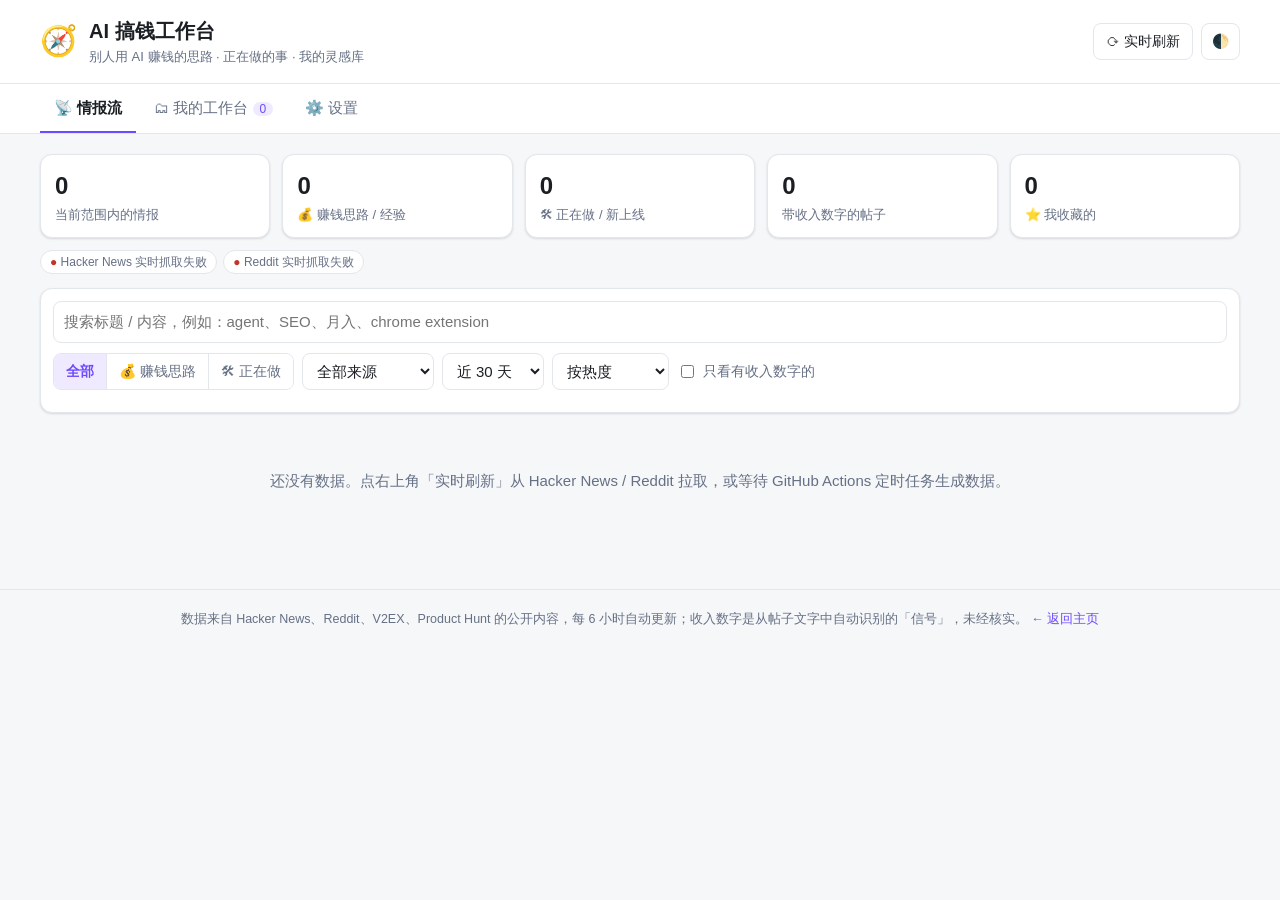
==== workbench/index.html @ eb40c8f0 "Add AI money-making intel workbench - workbench/: static dashboard that aggregates AI side-project /" ====
<!DOCTYPE html>
<html lang="zh-CN">
<head>
  <meta charset="UTF-8" />
  <meta name="viewport" content="width=device-width, initial-scale=1.0" />
  <title>AI 搞钱工作台</title>
  <meta name="description" content="个人工作台：汇总别人用 AI 赚钱的商业思路和正在做的项目，收藏、记笔记、跟踪自己的想法。" />
  <link rel="icon" href="data:image/svg+xml,<svg xmlns='http://www.w3.org/2000/svg' viewBox='0 0 100 100'><text y='.9em' font-size='90'>🧭</text></svg>" />
  <link rel="stylesheet" href="style.css" />
</head>
<body>
  <header class="topbar">
    <div class="brand">
      <span class="logo">🧭</span>
      <div>
        <h1>AI 搞钱工作台</h1>
        <p class="sub">别人用 AI 赚钱的思路 · 正在做的事 · 我的灵感库</p>
      </div>
    </div>
    <div class="top-actions">
      <span id="updated" class="muted small"></span>
      <button id="refresh" class="btn">⟳ 实时刷新</button>
      <button id="theme" class="btn icon" title="切换明暗">🌓</button>
    </div>
  </header>

  <nav class="tabs" role="tablist">
    <button class="tab active" data-tab="feed" role="tab">📡 情报流</button>
    <button class="tab" data-tab="board" role="tab">🗂 我的工作台 <span id="saved-count" class="pill">0</span></button>
    <button class="tab" data-tab="settings" role="tab">⚙️ 设置</button>
  </nav>

  <main>
    <!-- ================= 情报流 ================= -->
    <section id="tab-feed" class="tab-panel active">
      <div class="stats" id="stats"></div>
      <div id="source-status" class="source-status"></div>

      <div class="filters">
        <input id="q" type="search" placeholder="搜索标题 / 内容，例如：agent、SEO、月入、chrome extension" />
        <div class="row">
          <div class="seg" id="kind-seg">
            <button data-kind="all" class="active">全部</button>
            <button data-kind="money">💰 赚钱思路</button>
            <button data-kind="building">🛠 正在做</button>
          </div>
          <select id="source">
            <option value="all">全部来源</option>
            <option value="hn">Hacker News</option>
            <option value="reddit">Reddit</option>
            <option value="v2ex">V2EX</option>
            <option value="producthunt">Product Hunt</option>
          </select>
          <select id="range">
            <option value="7">近 7 天</option>
            <option value="30" selected>近 30 天</option>
            <option value="90">近 90 天</option>
            <option value="3650">全部时间</option>
          </select>
          <select id="sort">
            <option value="hot">按热度</option>
            <option value="new">按时间</option>
            <option value="revenue">按收入信号</option>
          </select>
          <label class="check"><input type="checkbox" id="rev-only" /> 只看有收入数字的</label>
        </div>
        <div class="tag-row" id="tag-row"></div>
      </div>

      <div id="feed" class="grid"></div>
      <div id="feed-empty" class="empty hidden"></div>
      <div class="more-wrap"><button id="more" class="btn hidden">加载更多</button></div>
    </section>

    <!-- ================= 我的工作台 ================= -->
    <section id="tab-board" class="tab-panel">
      <div class="board-head">
        <p class="muted">收藏的情报和自己的想法都在这里。用下拉框推进状态，随手写笔记。数据只保存在当前浏览器里，记得定期导出备份。</p>
        <div class="board-actions">
          <button id="add-idea" class="btn primary">＋ 记一个我的想法</button>
          <button id="export" class="btn">⇩ 导出</button>
          <label class="btn">⇧ 导入<input id="import" type="file" accept="application/json" hidden /></label>
        </div>
      </div>
      <form id="idea-form" class="idea-form hidden">
        <input name="title" placeholder="想法标题，例如：给牙医诊所做 AI 电话预约" required />
        <input name="url" placeholder="参考链接（可选）" />
        <textarea name="note" rows="3" placeholder="目标用户 / 怎么获客 / 怎么收费 / 第一步做什么"></textarea>
        <div class="row"><button class="btn primary" type="submit">保存</button><button class="btn" type="button" id="idea-cancel">取消</button></div>
      </form>
      <div id="board" class="board"></div>
    </section>

    <!-- ================= 设置 ================= -->
    <section id="tab-settings" class="tab-panel">
      <div class="card settings">
        <h2>🤖 AI 拆解（可选）</h2>
        <p class="muted">填入你自己的 Anthropic API Key 后，每条情报上会出现「AI 拆解」按钮，由 Claude 帮你拆出：商业模式、目标用户、获客方式、变现方式、可复制性和你可以怎么做。
          Key 只保存在这台设备的浏览器里，直接从浏览器发给 Anthropic；不要在公用电脑上填写。</p>
        <label>API Key<input id="api-key" type="password" placeholder="sk-ant-..." autocomplete="off" /></label>
        <div class="row"><button id="save-key" class="btn primary">保存</button><button id="clear-key" class="btn">清除</button><span id="key-msg" class="muted small"></span></div>
      </div>

      <div class="card settings">
        <h2>🔎 实时搜索关键词</h2>
        <p class="muted">点「实时刷新」时，会用这些关键词在 Hacker News 上额外搜索（每行一个，英文效果更好）。</p>
        <textarea id="keywords" rows="5"></textarea>
        <div class="row"><button id="save-kw" class="btn primary">保存</button><span id="kw-msg" class="muted small"></span></div>
      </div>

      <div class="card settings">
        <h2>📚 值得常逛的地方</h2>
        <ul class="links">
          <li><a href="https://news.ycombinator.com/show" target="_blank" rel="noopener">Show HN</a> — 开发者发布自己做的产品</li>
          <li><a href="https://www.indiehackers.com/" target="_blank" rel="noopener">Indie Hackers</a> — 独立开发者公开收入和经验</li>
          <li><a href="https://trustmrr.com/" target="_blank" rel="noopener">TrustMRR</a> — 经过验证的创业项目收入榜</li>
          <li><a href="https://www.starterstory.com/" target="_blank" rel="noopener">Starter Story</a> — 创业项目访谈</li>
          <li><a href="https://www.producthunt.com/topics/artificial-intelligence" target="_blank" rel="noopener">Product Hunt · AI</a> — 每天新上线的 AI 产品</li>
          <li><a href="https://www.reddit.com/r/SideProject/" target="_blank" rel="noopener">r/SideProject</a> · <a href="https://www.reddit.com/r/EntrepreneurRideAlong/" target="_blank" rel="noopener">r/EntrepreneurRideAlong</a></li>
          <li><a href="https://www.v2ex.com/go/create" target="_blank" rel="noopener">V2EX · 分享创造</a> — 中文独立开发者的作品</li>
        </ul>
      </div>

      <div class="card settings">
        <h2>🧹 数据</h2>
        <p class="muted">清除这台设备上的收藏、笔记、AI 拆解结果和设置。建议先导出备份。</p>
        <button id="wipe" class="btn danger">清除本地数据</button>
      </div>
    </section>
  </main>

  <footer class="foot muted small">
    数据来自 Hacker News、Reddit、V2EX、Product Hunt 的公开内容，每 6 小时自动更新；收入数字是从帖子文字中自动识别的「信号」，未经核实。
    <a href="../">← 返回主页</a>
  </footer>

  <template id="card-tpl">
    <article class="card item">
      <div class="item-top">
        <span class="badge src"></span>
        <span class="badge kind"></span>
        <span class="badge rev hidden"></span>
        <span class="spacer"></span>
        <button class="star" title="收藏到工作台">☆</button>
      </div>
      <h3><a class="title" target="_blank" rel="noopener"></a></h3>
      <p class="excerpt"></p>
      <div class="tags"></div>
      <div class="meta muted small"></div>
      <div class="actions">
        <a class="btn sm discuss" target="_blank" rel="noopener">💬 原帖讨论</a>
        <button class="btn sm analyze hidden">🤖 AI 拆解</button>
      </div>
      <div class="analysis hidden"></div>
    </article>
  </template>

  <script type="module" src="app.js"></script>
</body>
</html>
---- workbench/style.css ----
:root {
  --bg: #f6f7f9;
  --panel: #ffffff;
  --panel-2: #f0f2f5;
  --text: #1b1f24;
  --muted: #667085;
  --border: #e3e6ea;
  --accent: #6d4aff;
  --accent-soft: #efeaff;
  --money: #0f8a4f;
  --money-soft: #e3f6ec;
  --build: #b45309;
  --build-soft: #fdf1e1;
  --danger: #c0362c;
  --shadow: 0 1px 2px rgba(16, 24, 40, .06), 0 1px 3px rgba(16, 24, 40, .08);
  --radius: 12px;
  color-scheme: light;
}
@media (prefers-color-scheme: dark) {
  :root:not([data-theme="light"]) {
    --bg: #0f1115; --panel: #171a21; --panel-2: #1e222b; --text: #e7e9ee; --muted: #98a1b2;
    --border: #2a2f3a; --accent: #9b85ff; --accent-soft: #261f45; --money: #4ad295; --money-soft: #12301f;
    --build: #f3a84b; --build-soft: #33240f; --danger: #ff7b72; --shadow: none; color-scheme: dark;
  }
}
:root[data-theme="dark"] {
  --bg: #0f1115; --panel: #171a21; --panel-2: #1e222b; --text: #e7e9ee; --muted: #98a1b2;
  --border: #2a2f3a; --accent: #9b85ff; --accent-soft: #261f45; --money: #4ad295; --money-soft: #12301f;
  --build: #f3a84b; --build-soft: #33240f; --danger: #ff7b72; --shadow: none; color-scheme: dark;
}

* { box-sizing: border-box; }
html, body { margin: 0; }
body {
  background: var(--bg);
  color: var(--text);
  font: 15px/1.55 -apple-system, BlinkMacSystemFont, "Segoe UI", "PingFang SC", "Hiragino Sans GB", "Microsoft YaHei", sans-serif;
}
a { color: var(--accent); text-decoration: none; }
a:hover { text-decoration: underline; }
.hidden { display: none !important; }
.muted { color: var(--muted); }
.small { font-size: 12.5px; }

.topbar {
  display: flex; align-items: center; justify-content: space-between; gap: 12px; flex-wrap: wrap;
  padding: 16px clamp(16px, 4vw, 40px);
  border-bottom: 1px solid var(--border);
  background: var(--panel);
  position: sticky; top: 0; z-index: 10;
}
.brand { display: flex; align-items: center; gap: 12px; }
.logo { font-size: 30px; }
h1 { font-size: 20px; margin: 0; }
.sub { margin: 0; color: var(--muted); font-size: 13px; }
.top-actions { display: flex; align-items: center; gap: 8px; }

.tabs {
  display: flex; gap: 4px; padding: 0 clamp(16px, 4vw, 40px);
  background: var(--panel); border-bottom: 1px solid var(--border); overflow-x: auto;
}
.tab {
  border: 0; background: none; color: var(--muted); padding: 12px 14px; font: inherit; cursor: pointer;
  border-bottom: 2px solid transparent; white-space: nowrap;
}
.tab.active { color: var(--text); border-color: var(--accent); font-weight: 600; }
.pill { background: var(--accent-soft); color: var(--accent); border-radius: 999px; padding: 0 7px; font-size: 12px; }

main { padding: 20px clamp(16px, 4vw, 40px) 40px; max-width: 1400px; margin: 0 auto; }
.tab-panel { display: none; }
.tab-panel.active { display: block; }

.btn {
  display: inline-flex; align-items: center; gap: 4px; cursor: pointer;
  border: 1px solid var(--border); background: var(--panel); color: var(--text);
  padding: 7px 12px; border-radius: 8px; font: inherit; font-size: 14px; white-space: nowrap;
}
.btn:hover { background: var(--panel-2); text-decoration: none; }
.btn:disabled { opacity: .55; cursor: progress; }
.btn.sm { padding: 4px 9px; font-size: 13px; }
.btn.icon { padding: 7px 10px; }
.btn.primary { background: var(--accent); border-color: var(--accent); color: #fff; }
.btn.primary:hover { filter: brightness(1.08); }
.btn.danger { color: var(--danger); border-color: var(--danger); }

.stats { display: grid; grid-template-columns: repeat(auto-fit, minmax(150px, 1fr)); gap: 12px; margin-bottom: 12px; }
.stat { background: var(--panel); border: 1px solid var(--border); border-radius: var(--radius); padding: 12px 14px; box-shadow: var(--shadow); }
.stat .n { font-size: 24px; font-weight: 700; font-variant-numeric: tabular-nums; }
.stat .l { color: var(--muted); font-size: 13px; }

.source-status { display: flex; flex-wrap: wrap; gap: 6px; margin-bottom: 14px; }
.chip { font-size: 12px; border: 1px solid var(--border); border-radius: 999px; padding: 2px 9px; background: var(--panel); color: var(--muted); }
.chip.ok::before { content: "● "; color: var(--money); }
.chip.fail::before { content: "● "; color: var(--danger); }
.chip.wait::before { content: "● "; color: var(--build); }

.filters { background: var(--panel); border: 1px solid var(--border); border-radius: var(--radius); padding: 12px; margin-bottom: 16px; box-shadow: var(--shadow); }
.filters input[type=search] { width: 100%; }
input, select, textarea {
  font: inherit; color: var(--text); background: var(--panel); border: 1px solid var(--border);
  border-radius: 8px; padding: 8px 10px; max-width: 100%;
}
textarea { width: 100%; resize: vertical; }
input:focus, select:focus, textarea:focus { outline: 2px solid var(--accent-soft); border-color: var(--accent); }
.row { display: flex; flex-wrap: wrap; gap: 8px; align-items: center; margin-top: 10px; }
.check { display: inline-flex; gap: 6px; align-items: center; font-size: 14px; color: var(--muted); }
.seg { display: inline-flex; border: 1px solid var(--border); border-radius: 8px; overflow: hidden; }
.seg button { border: 0; background: var(--panel); color: var(--muted); padding: 7px 12px; font: inherit; font-size: 14px; cursor: pointer; }
.seg button + button { border-left: 1px solid var(--border); }
.seg button.active { background: var(--accent-soft); color: var(--accent); font-weight: 600; }
.tag-row { display: flex; flex-wrap: wrap; gap: 6px; margin-top: 10px; }
.tag-btn { border: 1px solid var(--border); background: var(--panel-2); color: var(--text); border-radius: 999px; padding: 2px 10px; font-size: 12.5px; cursor: pointer; }
.tag-btn.active { background: var(--accent); border-color: var(--accent); color: #fff; }
.tag-btn .c { color: var(--muted); margin-left: 3px; }
.tag-btn.active .c { color: rgba(255,255,255,.8); }

.grid { display: grid; grid-template-columns: repeat(auto-fill, minmax(min(100%, 340px), 1fr)); gap: 14px; }
.card { background: var(--panel); border: 1px solid var(--border); border-radius: var(--radius); box-shadow: var(--shadow); }
.item { padding: 14px; display: flex; flex-direction: column; gap: 8px; min-width: 0; }
.item-top { display: flex; align-items: center; gap: 6px; flex-wrap: wrap; }
.spacer { flex: 1; }
.badge { font-size: 12px; border-radius: 6px; padding: 1px 7px; background: var(--panel-2); color: var(--muted); white-space: nowrap; }
.badge.k-money { background: var(--money-soft); color: var(--money); }
.badge.k-building { background: var(--build-soft); color: var(--build); }
.badge.k-both { background: var(--accent-soft); color: var(--accent); }
.badge.rev { background: var(--money); color: #fff; font-weight: 600; }
.star { border: 0; background: none; font-size: 20px; line-height: 1; cursor: pointer; color: var(--muted); padding: 0 2px; }
.star.on { color: #f5a524; }
.item h3 { font-size: 15.5px; margin: 0; line-height: 1.4; overflow-wrap: anywhere; }
.item h3 a { color: var(--text); }
.excerpt { margin: 0; color: var(--muted); font-size: 13.5px; display: -webkit-box; -webkit-line-clamp: 4; -webkit-box-orient: vertical; overflow: hidden; overflow-wrap: anywhere; white-space: pre-line; }
.excerpt.open { -webkit-line-clamp: unset; }
.tags { display: flex; flex-wrap: wrap; gap: 4px; }
.tags span { font-size: 11.5px; color: var(--accent); background: var(--accent-soft); border-radius: 4px; padding: 0 6px; }
.meta { display: flex; flex-wrap: wrap; gap: 10px; }
.actions { display: flex; gap: 6px; flex-wrap: wrap; margin-top: auto; }
.analysis { background: var(--panel-2); border-radius: 8px; padding: 10px 12px; font-size: 13.5px; white-space: pre-wrap; overflow-wrap: anywhere; }
.analysis.err { color: var(--danger); }

.empty { text-align: center; color: var(--muted); padding: 40px 10px; }
.more-wrap { text-align: center; margin-top: 16px; }

.board-head { display: flex; justify-content: space-between; gap: 12px; flex-wrap: wrap; align-items: center; margin-bottom: 12px; }
.board-head p { margin: 0; max-width: 640px; }
.board-actions { display: flex; gap: 8px; flex-wrap: wrap; }
.idea-form { background: var(--panel); border: 1px solid var(--border); border-radius: var(--radius); padding: 12px; margin-bottom: 14px; display: grid; gap: 8px; }
.board { display: grid; grid-template-columns: repeat(4, minmax(240px, 1fr)); gap: 12px; overflow-x: auto; padding-bottom: 6px; }
.col { background: var(--panel-2); border-radius: var(--radius); padding: 10px; min-height: 160px; }
.col h3 { margin: 2px 4px 10px; font-size: 14px; display: flex; justify-content: space-between; }
.col .item { margin-bottom: 10px; }
.col .item h3 { font-size: 14px; }
.col textarea { font-size: 13px; }
.col .row { margin-top: 0; }
.col select { padding: 4px 6px; font-size: 13px; }

.settings { padding: 16px; margin-bottom: 14px; max-width: 760px; }
.settings h2 { font-size: 16px; margin: 0 0 6px; }
.settings label { display: grid; gap: 4px; margin-top: 8px; font-size: 14px; }
.settings input { width: 100%; }
.links { margin: 0; padding-left: 18px; }
.links li { margin: 4px 0; }

.foot { text-align: center; padding: 20px 16px 30px; border-top: 1px solid var(--border); }

@media (max-width: 720px) {
  .board { grid-template-columns: repeat(4, 82vw); scroll-snap-type: x mandatory; }
  .col { scroll-snap-align: start; }
  .sub { display: none; }
  #updated { display: none; }
  .stats { grid-template-columns: repeat(3, 1fr); gap: 8px; }
  .stat { padding: 8px 10px; }
  .stat .n { font-size: 18px; }
  .stat .l { font-size: 11.5px; }
}
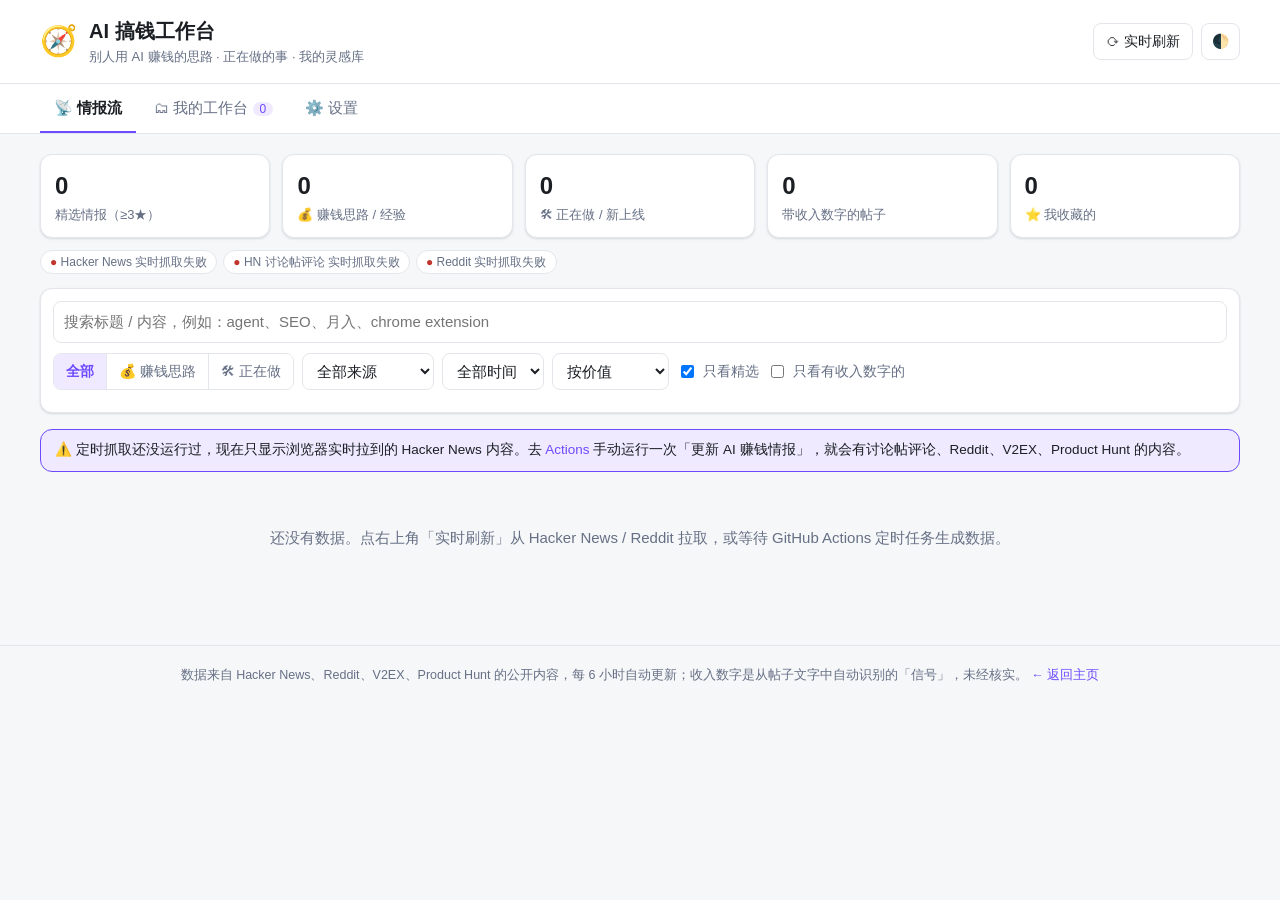
==== commit 0d99c337: "Workbench: surface higher-value AI money-making cases - Mine top-level comments from HN "side projec" ====
--- a/workbench/index.html
+++ b/workbench/index.html
@@ -53,20 +53,23 @@
           </select>
           <select id="range">
             <option value="7">近 7 天</option>
-            <option value="30" selected>近 30 天</option>
+            <option value="30">近 30 天</option>
             <option value="90">近 90 天</option>
-            <option value="3650">全部时间</option>
+            <option value="3650" selected>全部时间</option>
           </select>
           <select id="sort">
+            <option value="value" selected>按价值</option>
             <option value="hot">按热度</option>
             <option value="new">按时间</option>
             <option value="revenue">按收入信号</option>
           </select>
+          <label class="check" title="只显示参考价值 ≥ 3 星的内容"><input type="checkbox" id="picked" checked /> 只看精选</label>
           <label class="check"><input type="checkbox" id="rev-only" /> 只看有收入数字的</label>
         </div>
         <div class="tag-row" id="tag-row"></div>
       </div>
 
+      <div id="setup-tip" class="tip hidden"></div>
       <div id="feed" class="grid"></div>
       <div id="feed-empty" class="empty hidden"></div>
       <div class="more-wrap"><button id="more" class="btn hidden">加载更多</button></div>
@@ -140,10 +143,13 @@
         <span class="badge src"></span>
         <span class="badge kind"></span>
         <span class="badge rev hidden"></span>
+        <span class="badge val hidden"></span>
         <span class="spacer"></span>
         <button class="star" title="收藏到工作台">☆</button>
       </div>
       <h3><a class="title" target="_blank" rel="noopener"></a></h3>
+      <p class="orig muted small"></p>
+      <dl class="facts"></dl>
       <p class="excerpt"></p>
       <div class="tags"></div>
       <div class="meta muted small"></div>
--- a/workbench/style.css
+++ b/workbench/style.css
@@ -124,6 +124,15 @@
 .badge.k-building { background: var(--build-soft); color: var(--build); }
 .badge.k-both { background: var(--accent-soft); color: var(--accent); }
 .badge.rev { background: var(--money); color: #fff; font-weight: 600; }
+.badge.val { background: none; color: #f5a524; letter-spacing: -1px; padding: 1px 2px; }
+.orig { margin: -4px 0 0; overflow-wrap: anywhere; }
+.summary { margin: 0; font-size: 14px; }
+.facts { display: grid; grid-template-columns: auto 1fr; gap: 3px 8px; margin: 0; font-size: 13px; background: var(--panel-2); border-radius: 8px; padding: 8px 10px; }
+.facts dt { color: var(--muted); white-space: nowrap; }
+.facts dd { margin: 0; overflow-wrap: anywhere; }
+details summary { cursor: pointer; color: var(--muted); font-size: 12.5px; }
+details .excerpt { margin-top: 4px; }
+.tip { background: var(--accent-soft); border: 1px solid var(--accent); border-radius: var(--radius); padding: 10px 14px; margin-bottom: 14px; font-size: 13.5px; }
 .star { border: 0; background: none; font-size: 20px; line-height: 1; cursor: pointer; color: var(--muted); padding: 0 2px; }
 .star.on { color: #f5a524; }
 .item h3 { font-size: 15.5px; margin: 0; line-height: 1.4; overflow-wrap: anywhere; }
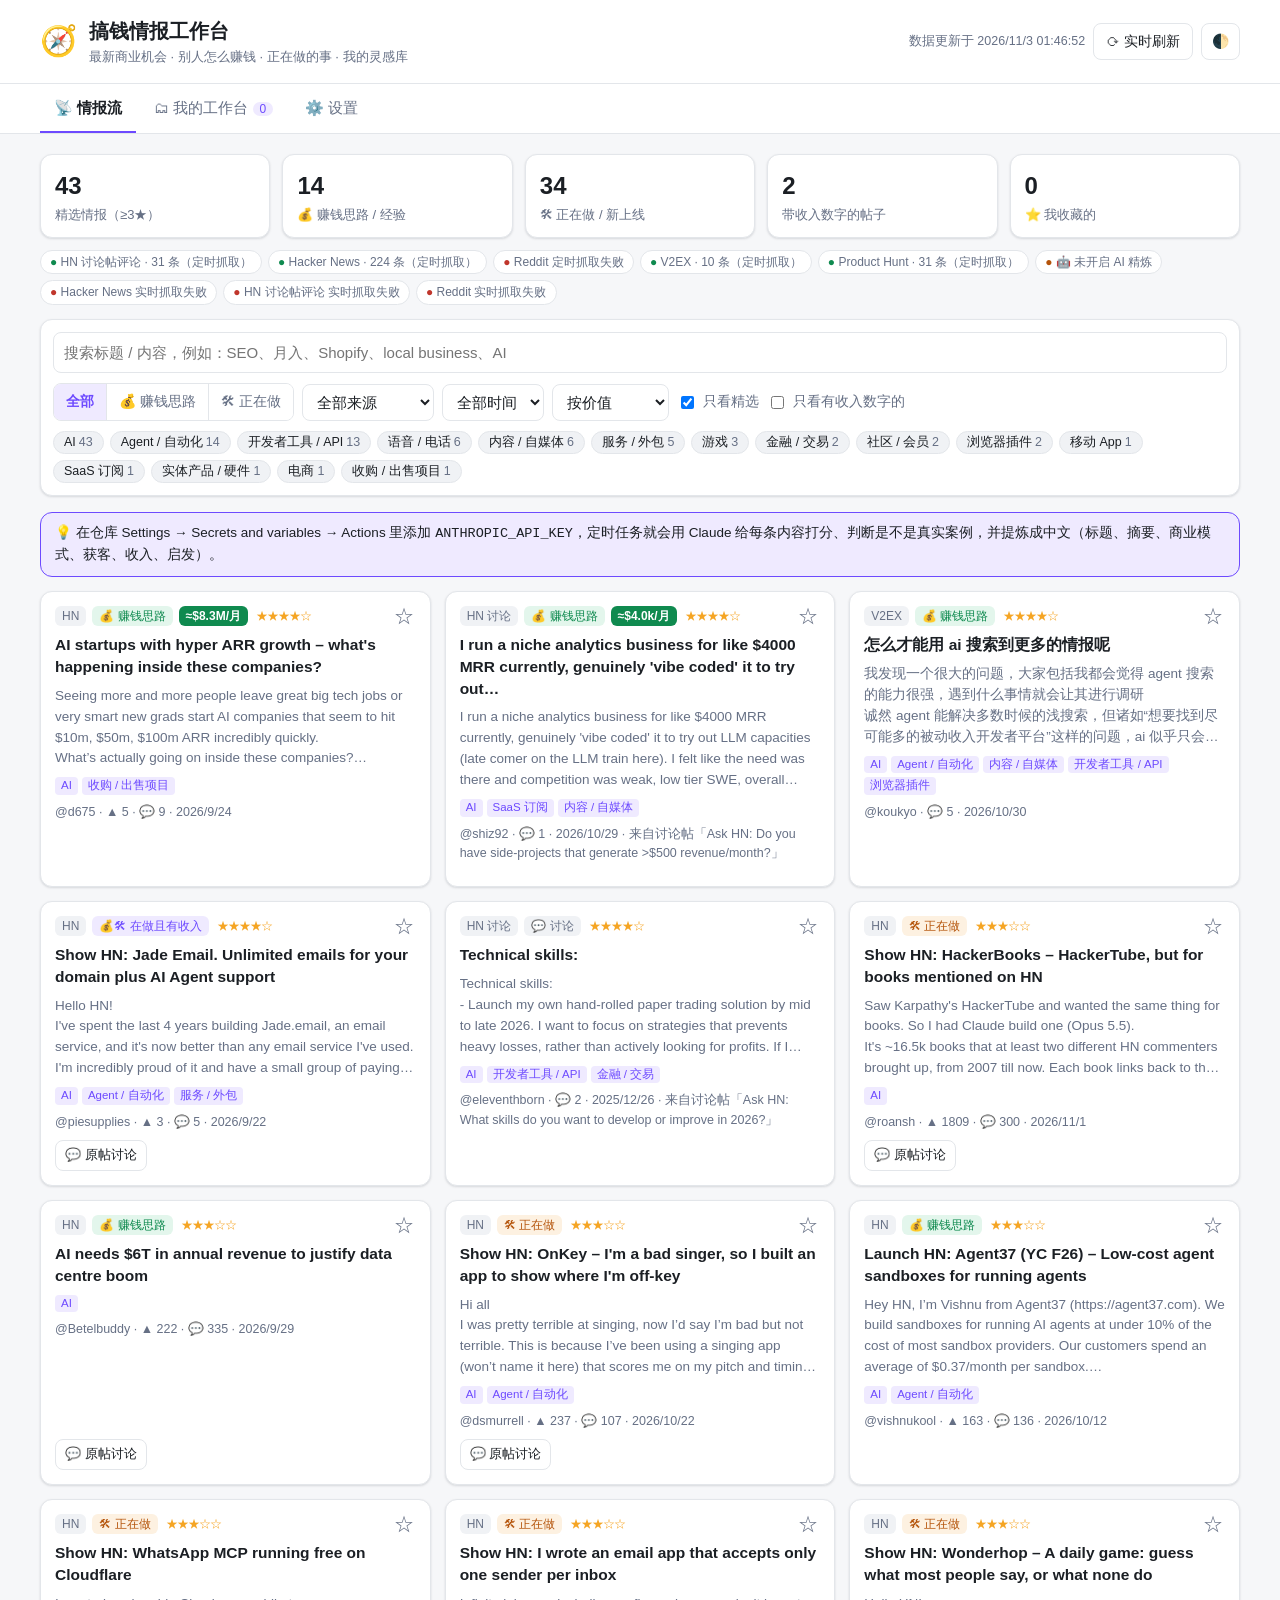
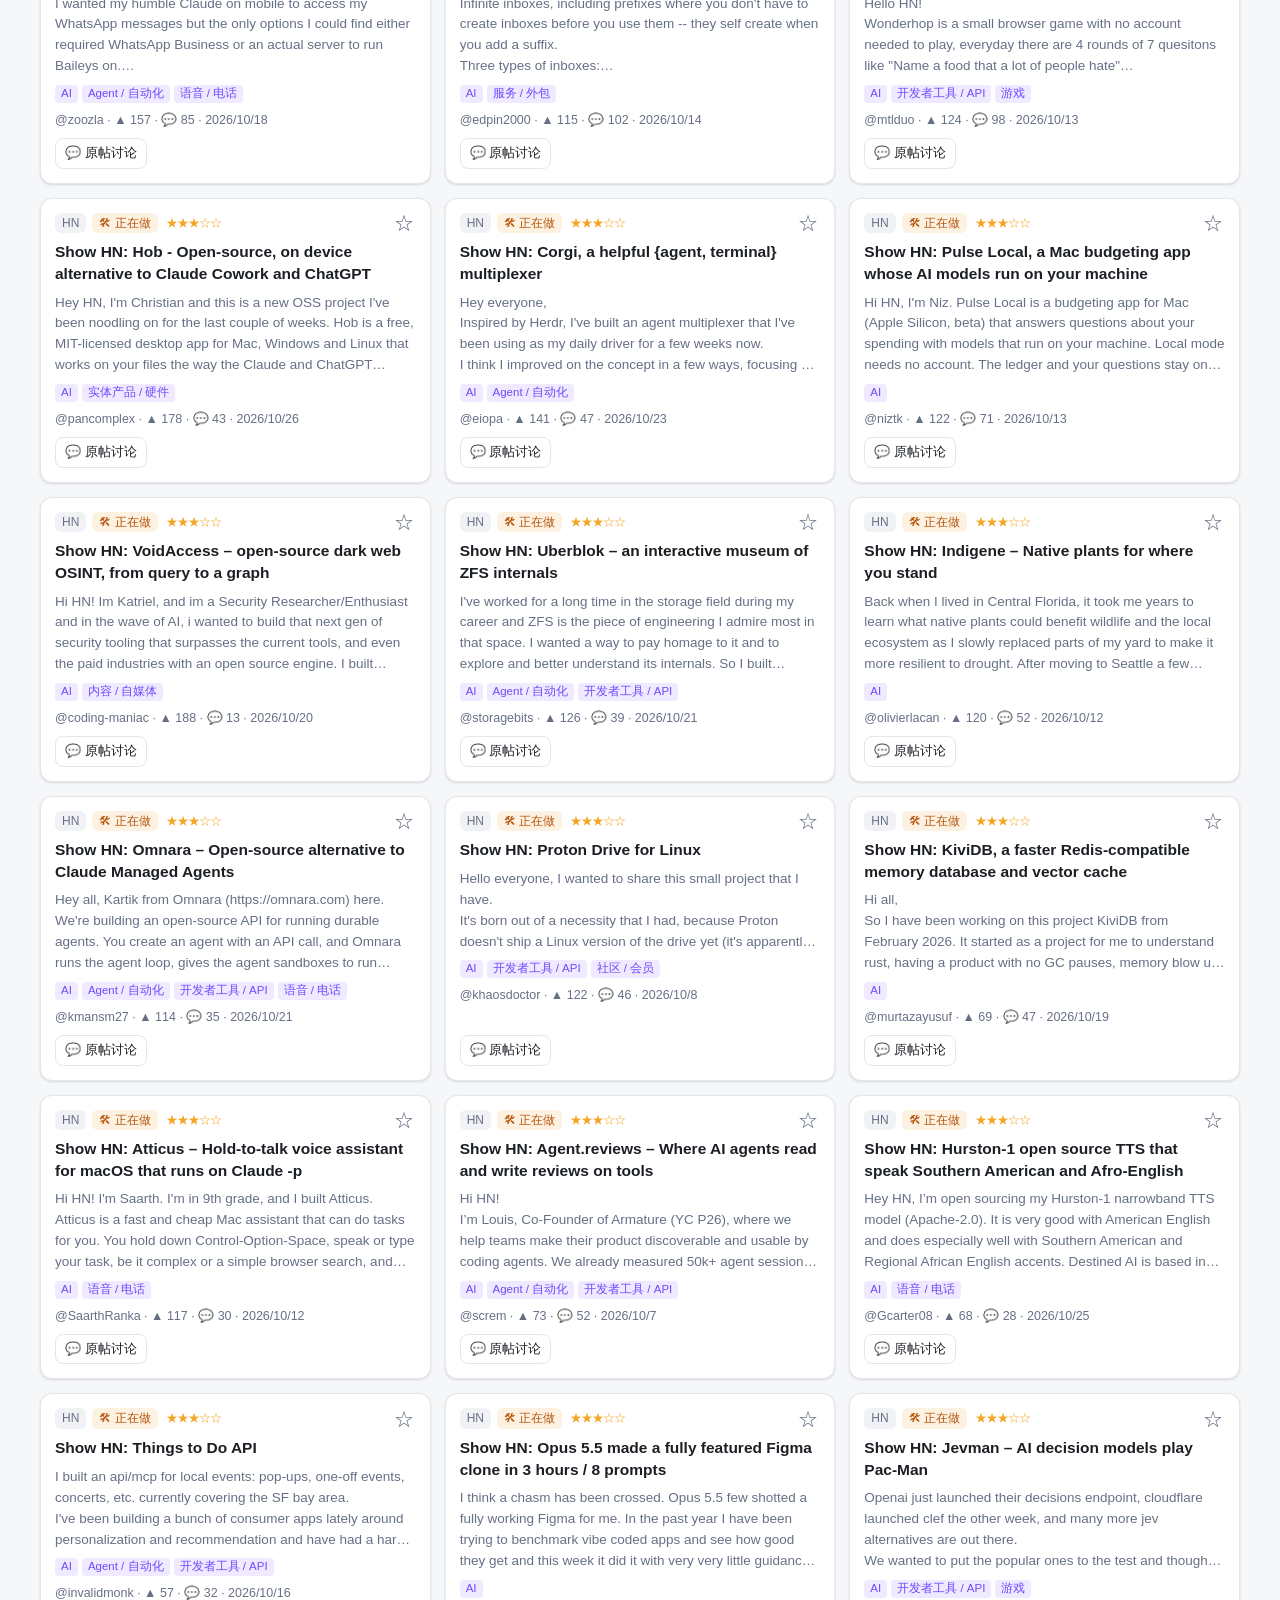
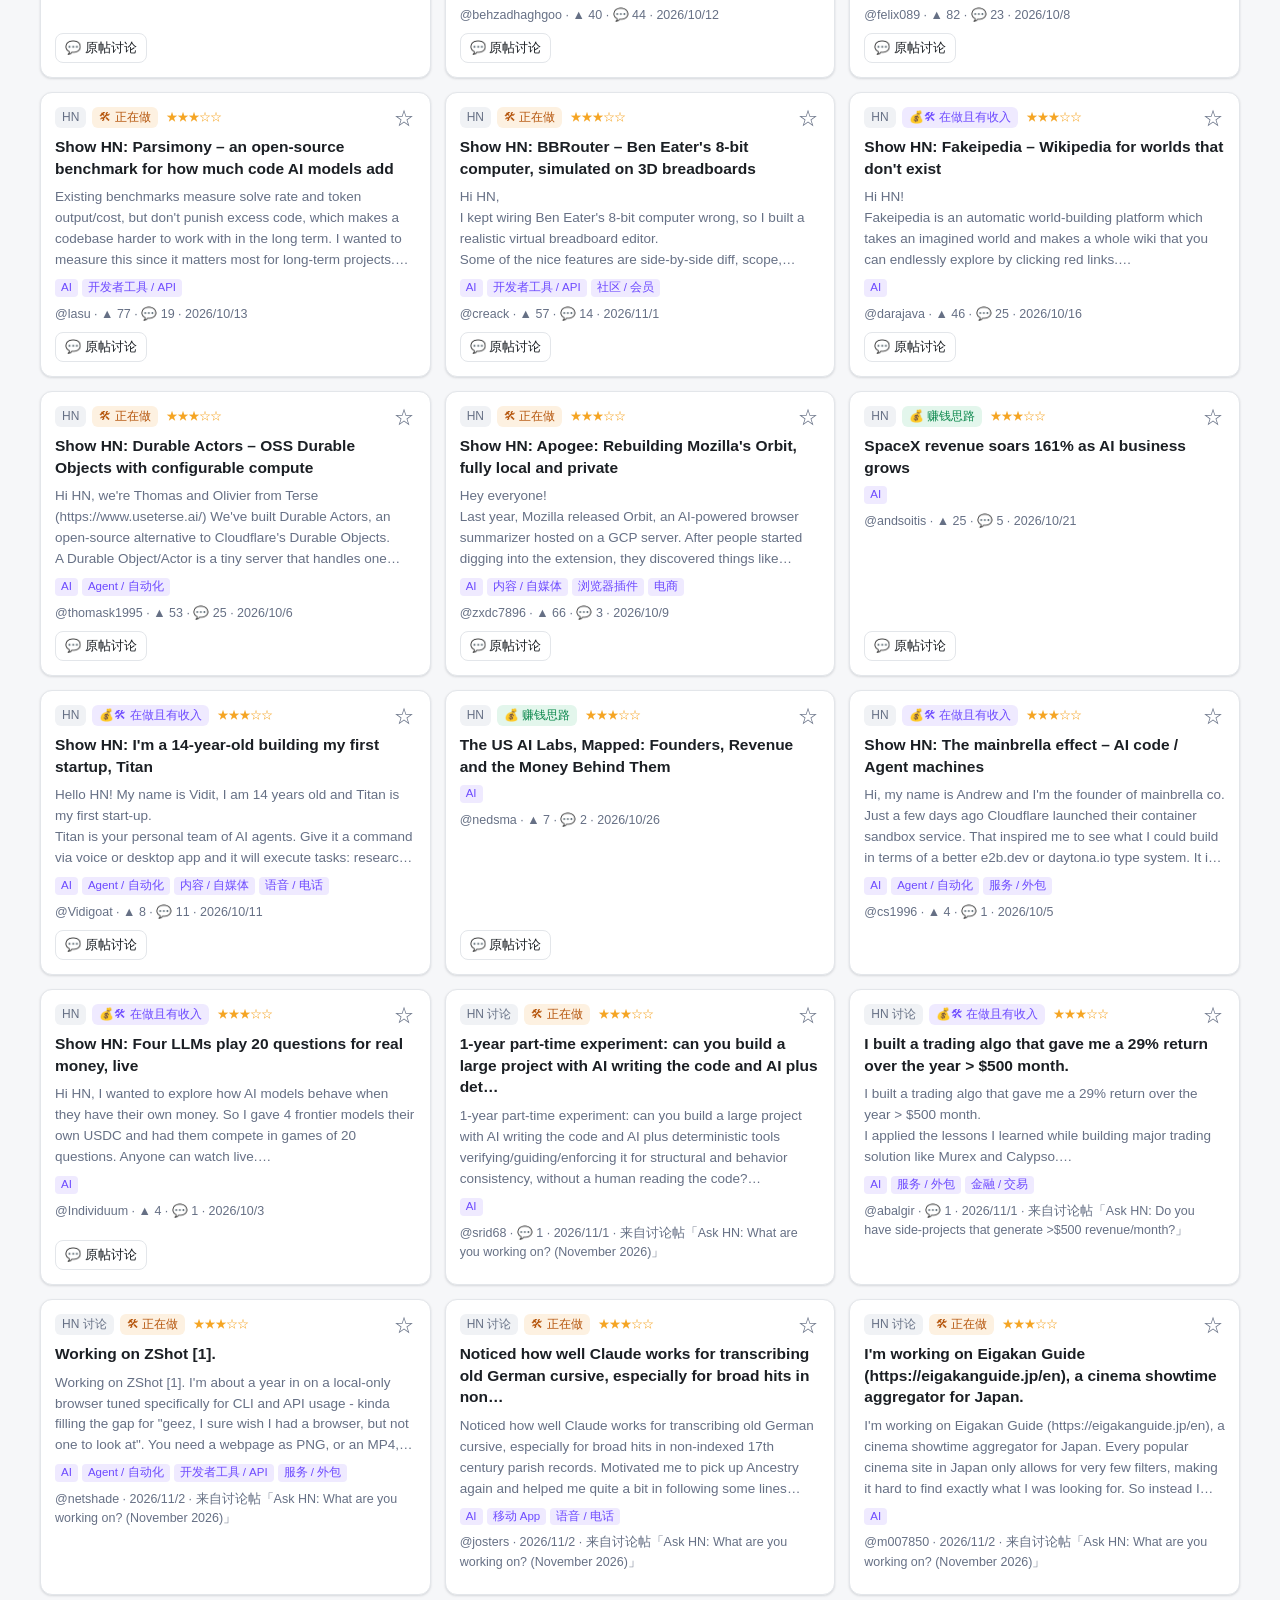
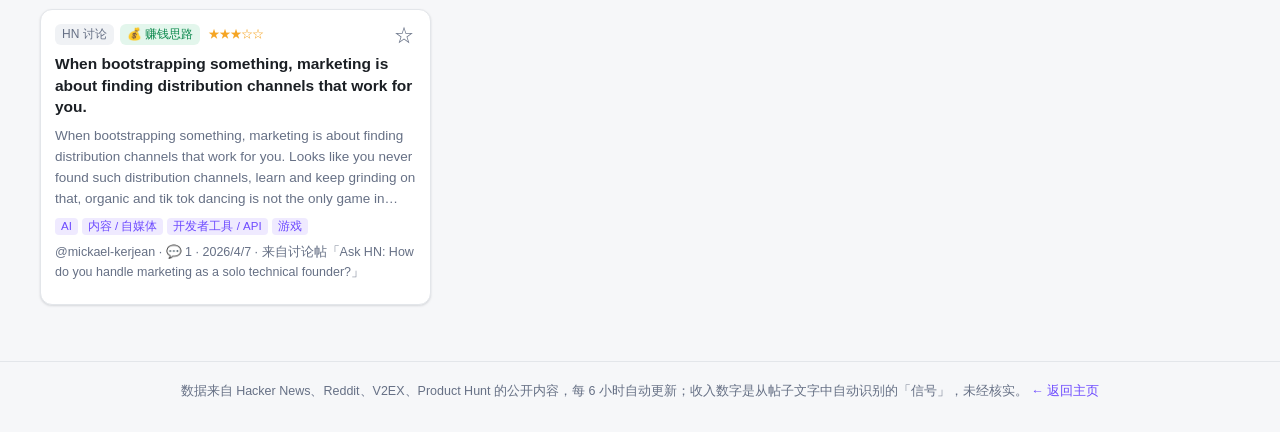
==== commit 9e667ff3: "Workbench: broaden from AI-only to all business opportunities - Drop the AI-only filter everywhere: " ====
--- a/workbench/index.html
+++ b/workbench/index.html
@@ -3,8 +3,8 @@
 <head>
   <meta charset="UTF-8" />
   <meta name="viewport" content="width=device-width, initial-scale=1.0" />
-  <title>AI 搞钱工作台</title>
-  <meta name="description" content="个人工作台：汇总别人用 AI 赚钱的商业思路和正在做的项目，收藏、记笔记、跟踪自己的想法。" />
+  <title>搞钱情报工作台</title>
+  <meta name="description" content="个人工作台：汇总最新的商业机会、别人怎么赚钱、正在做的项目，收藏、记笔记、跟踪自己的想法。" />
   <link rel="icon" href="data:image/svg+xml,<svg xmlns='http://www.w3.org/2000/svg' viewBox='0 0 100 100'><text y='.9em' font-size='90'>🧭</text></svg>" />
   <link rel="stylesheet" href="style.css" />
 </head>
@@ -13,8 +13,8 @@
     <div class="brand">
       <span class="logo">🧭</span>
       <div>
-        <h1>AI 搞钱工作台</h1>
-        <p class="sub">别人用 AI 赚钱的思路 · 正在做的事 · 我的灵感库</p>
+        <h1>搞钱情报工作台</h1>
+        <p class="sub">最新商业机会 · 别人怎么赚钱 · 正在做的事 · 我的灵感库</p>
       </div>
     </div>
     <div class="top-actions">
@@ -37,7 +37,7 @@
       <div id="source-status" class="source-status"></div>
 
       <div class="filters">
-        <input id="q" type="search" placeholder="搜索标题 / 内容，例如：agent、SEO、月入、chrome extension" />
+        <input id="q" type="search" placeholder="搜索标题 / 内容，例如：SEO、月入、Shopify、local business、AI" />
         <div class="row">
           <div class="seg" id="kind-seg">
             <button data-kind="all" class="active">全部</button>
@@ -106,7 +106,7 @@
 
       <div class="card settings">
         <h2>🔎 实时搜索关键词</h2>
-        <p class="muted">点「实时刷新」时，会用这些关键词在 Hacker News 上额外搜索（每行一个，英文效果更好）。</p>
+        <p class="muted">点「实时刷新」时，会用这些关键词在 Hacker News 上额外搜索（每行一个，英文效果更好）。可以加上你关心的行业，比如 <code>restaurant</code>、<code>Shopify</code>、<code>newsletter</code>。</p>
         <textarea id="keywords" rows="5"></textarea>
         <div class="row"><button id="save-kw" class="btn primary">保存</button><span id="kw-msg" class="muted small"></span></div>
       </div>
@@ -118,8 +118,11 @@
           <li><a href="https://www.indiehackers.com/" target="_blank" rel="noopener">Indie Hackers</a> — 独立开发者公开收入和经验</li>
           <li><a href="https://trustmrr.com/" target="_blank" rel="noopener">TrustMRR</a> — 经过验证的创业项目收入榜</li>
           <li><a href="https://www.starterstory.com/" target="_blank" rel="noopener">Starter Story</a> — 创业项目访谈</li>
-          <li><a href="https://www.producthunt.com/topics/artificial-intelligence" target="_blank" rel="noopener">Product Hunt · AI</a> — 每天新上线的 AI 产品</li>
-          <li><a href="https://www.reddit.com/r/SideProject/" target="_blank" rel="noopener">r/SideProject</a> · <a href="https://www.reddit.com/r/EntrepreneurRideAlong/" target="_blank" rel="noopener">r/EntrepreneurRideAlong</a></li>
+          <li><a href="https://www.producthunt.com/" target="_blank" rel="noopener">Product Hunt</a> — 每天新上线的产品</li>
+          <li><a href="https://acquire.com/" target="_blank" rel="noopener">Acquire.com</a> · <a href="https://flippa.com/" target="_blank" rel="noopener">Flippa</a> — 在售项目，能看到真实收入和利润</li>
+          <li><a href="https://explodingtopics.com/" target="_blank" rel="noopener">Exploding Topics</a> · <a href="https://trends.google.com/" target="_blank" rel="noopener">Google Trends</a> — 正在升温的需求</li>
+          <li><a href="https://www.ycombinator.com/rfs" target="_blank" rel="noopener">YC Requests for Startups</a> — YC 想投的方向</li>
+          <li><a href="https://www.reddit.com/r/EntrepreneurRideAlong/" target="_blank" rel="noopener">r/EntrepreneurRideAlong</a> · <a href="https://www.reddit.com/r/smallbusiness/" target="_blank" rel="noopener">r/smallbusiness</a> · <a href="https://www.reddit.com/r/SideProject/" target="_blank" rel="noopener">r/SideProject</a></li>
           <li><a href="https://www.v2ex.com/go/create" target="_blank" rel="noopener">V2EX · 分享创造</a> — 中文独立开发者的作品</li>
         </ul>
       </div>
